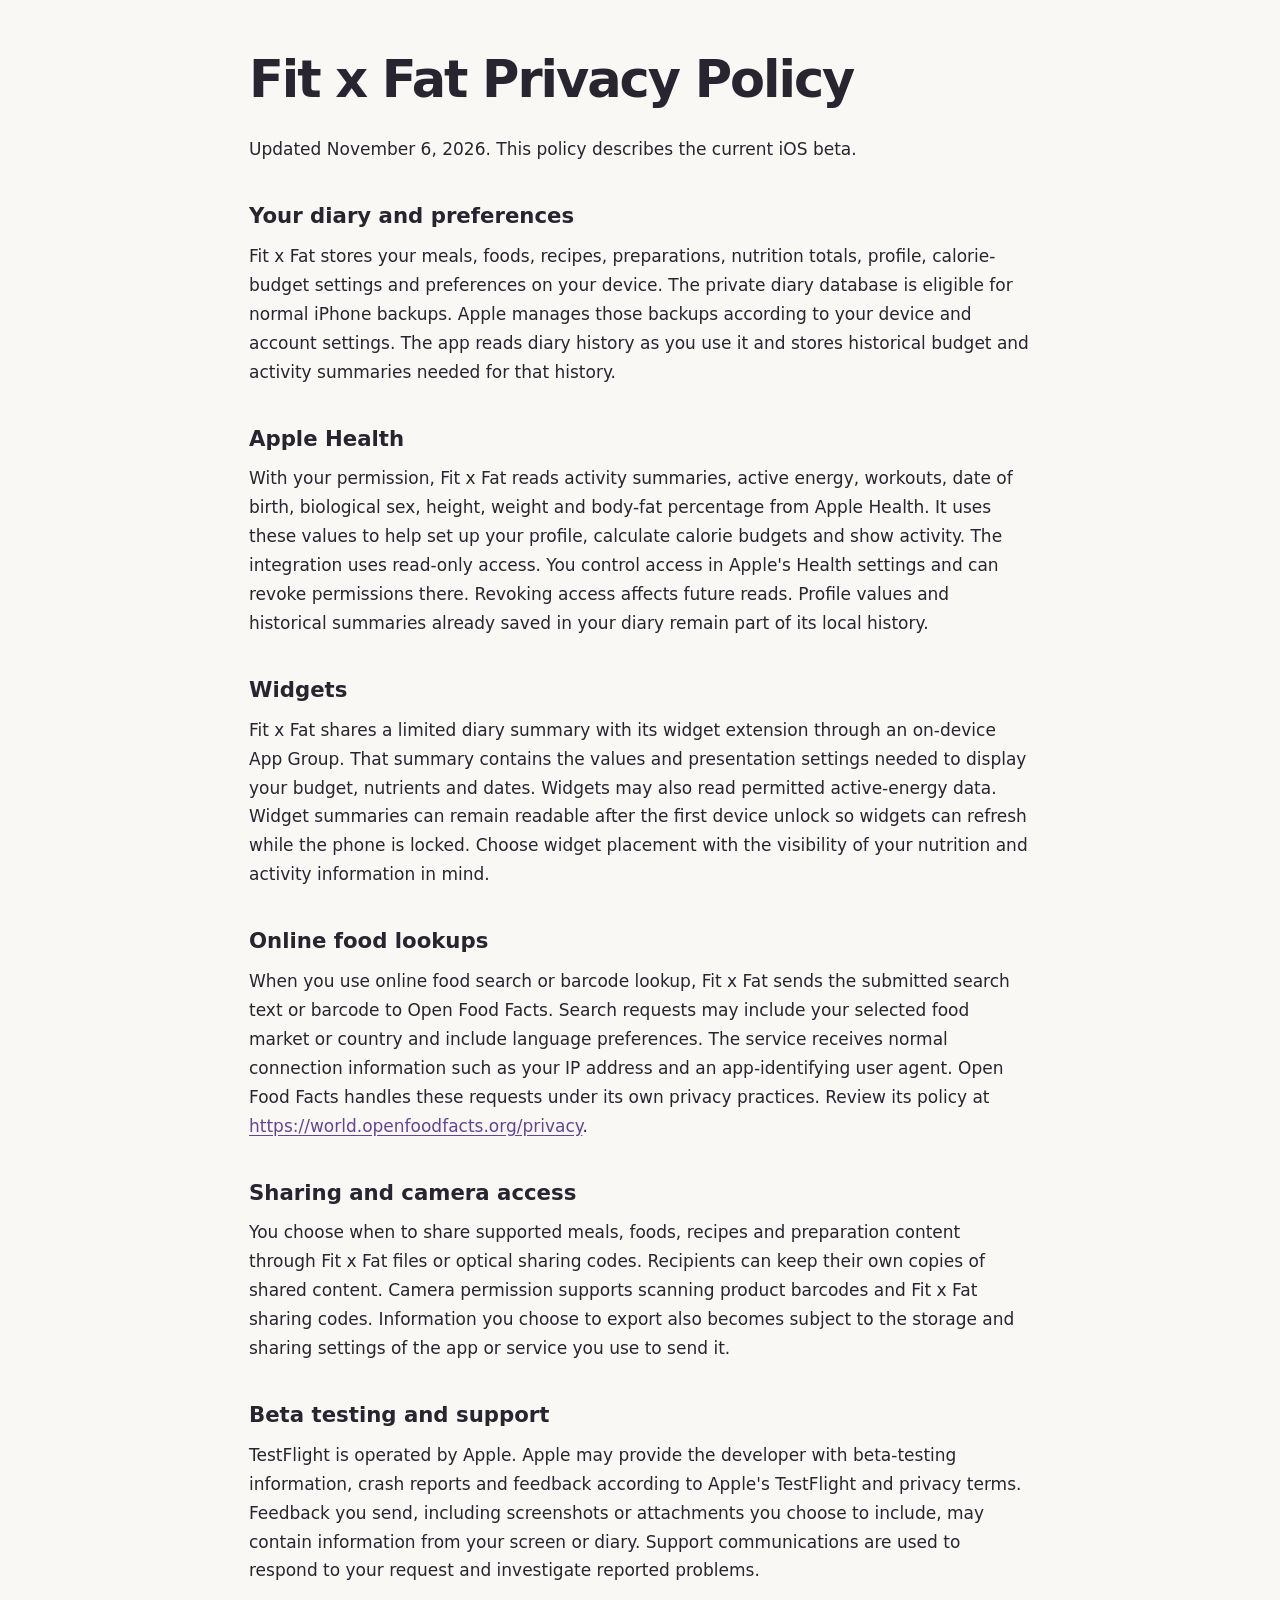
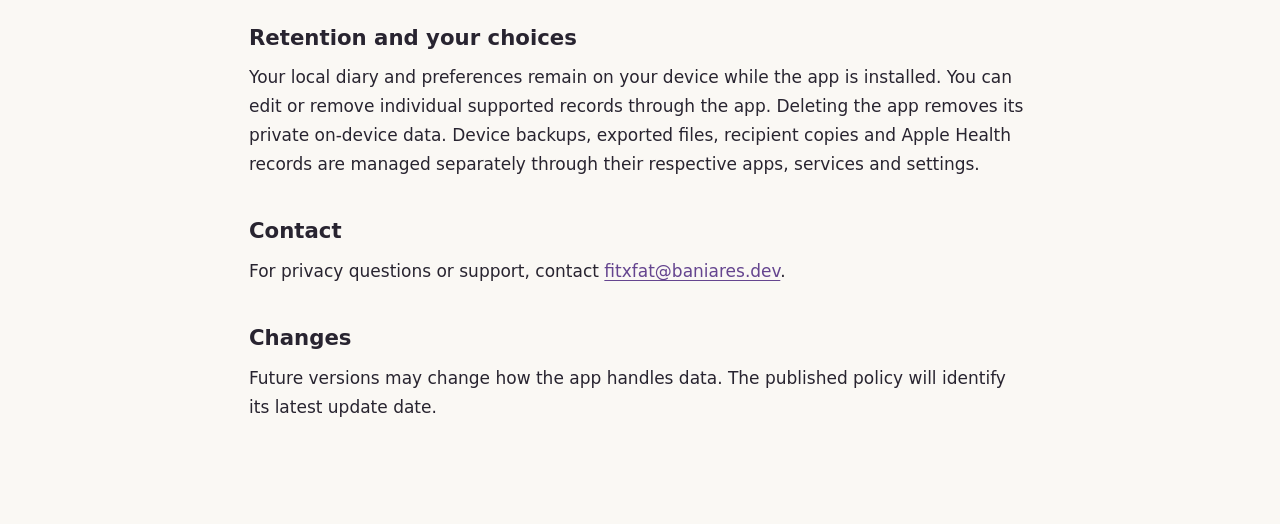
==== index.html @ ef544e5b "Publish Fit x Fat privacy policy" ====
<!doctype html>
<html lang="en">
<head>
<meta charset="utf-8">
<meta name="viewport" content="width=device-width, initial-scale=1">
<meta name="description" content="How the Fit x Fat iOS beta handles diary, Apple Health, widget, food lookup, and sharing data.">
<title>Fit x Fat Privacy Policy</title>
<style>
:root { color-scheme: light dark; font-family: system-ui, sans-serif; font-size: 17px; line-height: 1.7; color: #282430; background: #faf8f4; }
body { max-width: 46rem; margin: 0 auto; padding: 3rem 1.35rem 5rem; }
h1 { font-size: clamp(2rem, 7vw, 3rem); line-height: 1.15; letter-spacing: -.04em; margin: 0 0 1.5rem; }
h2 { font-size: 1.25rem; line-height: 1.35; margin: 2.25rem 0 .65rem; }
p { margin: 0 0 1rem; }
a { color: #65458f; overflow-wrap: anywhere; text-underline-offset: .16em; }
a:focus-visible { outline: 2px solid currentColor; outline-offset: 3px; }
@media (prefers-color-scheme: dark) { :root { color: #eee9f3; background: #211e27; } a { color: #c8a8ee; } }
</style>
</head>
<body>
<main><h1>Fit x Fat Privacy Policy</h1>
<p>Updated November 6, 2026. This policy describes the current iOS beta.</p>
<h2>Your diary and preferences</h2>
<p>Fit x Fat stores your meals, foods, recipes, preparations, nutrition totals, profile, calorie-budget settings and preferences on your device. The private diary database is eligible for normal iPhone backups. Apple manages those backups according to your device and account settings. The app reads diary history as you use it and stores historical budget and activity summaries needed for that history.</p>
<h2>Apple Health</h2>
<p>With your permission, Fit x Fat reads activity summaries, active energy, workouts, date of birth, biological sex, height, weight and body-fat percentage from Apple Health. It uses these values to help set up your profile, calculate calorie budgets and show activity. The integration uses read-only access. You control access in Apple&#x27;s Health settings and can revoke permissions there. Revoking access affects future reads. Profile values and historical summaries already saved in your diary remain part of its local history.</p>
<h2>Widgets</h2>
<p>Fit x Fat shares a limited diary summary with its widget extension through an on-device App Group. That summary contains the values and presentation settings needed to display your budget, nutrients and dates. Widgets may also read permitted active-energy data. Widget summaries can remain readable after the first device unlock so widgets can refresh while the phone is locked. Choose widget placement with the visibility of your nutrition and activity information in mind.</p>
<h2>Online food lookups</h2>
<p>When you use online food search or barcode lookup, Fit x Fat sends the submitted search text or barcode to Open Food Facts. Search requests may include your selected food market or country and include language preferences. The service receives normal connection information such as your IP address and an app-identifying user agent. Open Food Facts handles these requests under its own privacy practices. Review its policy at <a href="https://world.openfoodfacts.org/privacy">https://world.openfoodfacts.org/privacy</a>.</p>
<h2>Sharing and camera access</h2>
<p>You choose when to share supported meals, foods, recipes and preparation content through Fit x Fat files or optical sharing codes. Recipients can keep their own copies of shared content. Camera permission supports scanning product barcodes and Fit x Fat sharing codes. Information you choose to export also becomes subject to the storage and sharing settings of the app or service you use to send it.</p>
<h2>Beta testing and support</h2>
<p>TestFlight is operated by Apple. Apple may provide the developer with beta-testing information, crash reports and feedback according to Apple&#x27;s TestFlight and privacy terms. Feedback you send, including screenshots or attachments you choose to include, may contain information from your screen or diary. Support communications are used to respond to your request and investigate reported problems.</p>
<h2>Retention and your choices</h2>
<p>Your local diary and preferences remain on your device while the app is installed. You can edit or remove individual supported records through the app. Deleting the app removes its private on-device data. Device backups, exported files, recipient copies and Apple Health records are managed separately through their respective apps, services and settings.</p>
<h2>Contact</h2>
<p>For privacy questions or support, contact <a href="mailto:fitxfat@baniares.dev">fitxfat@baniares.dev</a>.</p>
<h2>Changes</h2>
<p>Future versions may change how the app handles data. The published policy will identify its latest update date.</p></main>
</body>
</html>
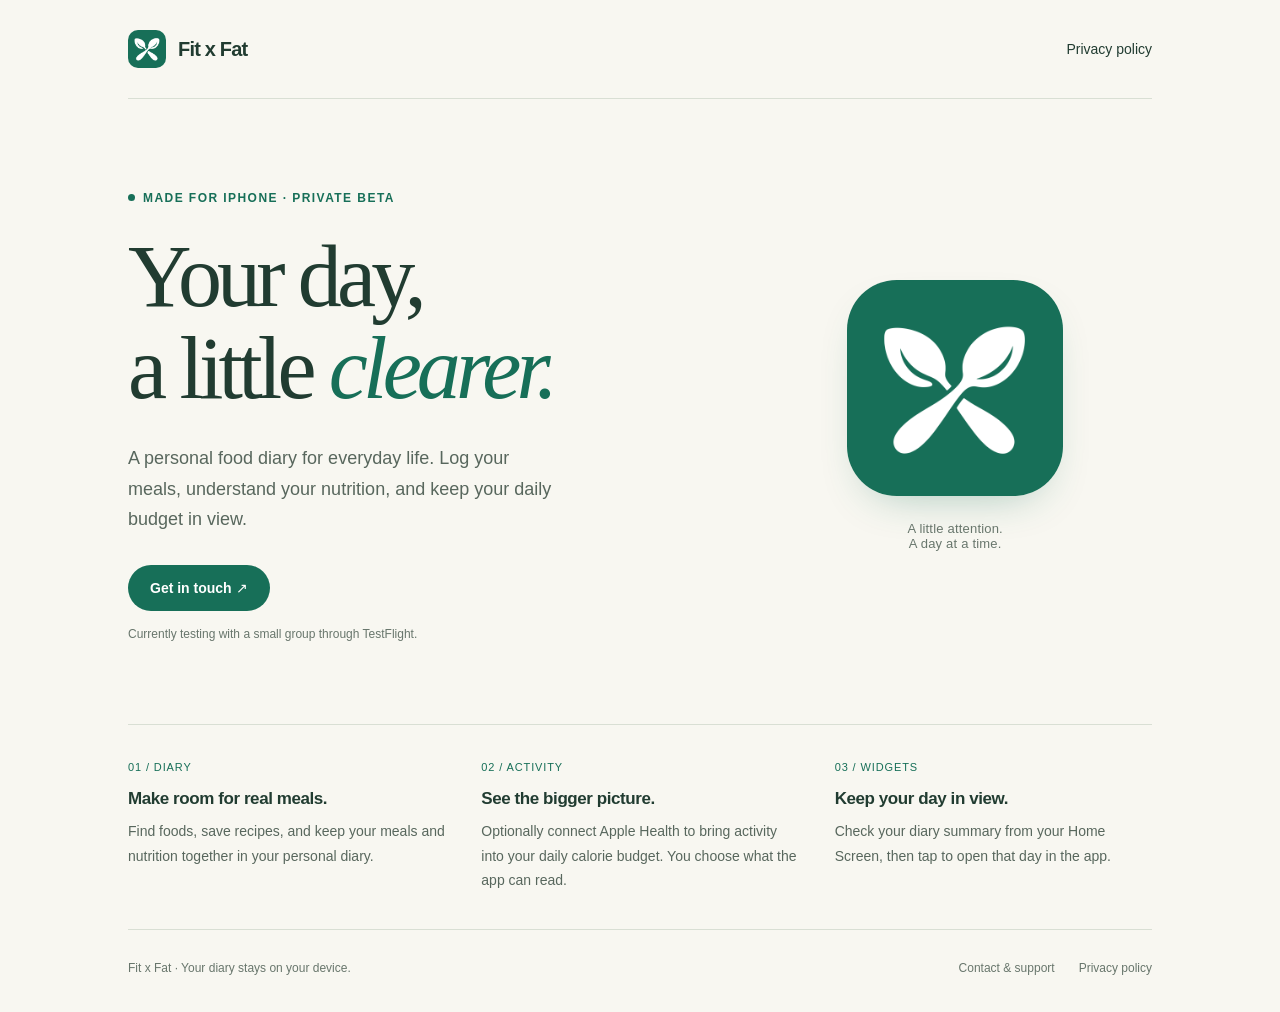
==== commit d8eea3af: "Add a simple Fit x Fat landing page" ====
--- a/index.html
+++ b/index.html
@@ -3,39 +3,89 @@
 <head>
 <meta charset="utf-8">
 <meta name="viewport" content="width=device-width, initial-scale=1">
-<meta name="description" content="How the Fit x Fat iOS beta handles diary, Apple Health, widget, food lookup, and sharing data.">
-<title>Fit x Fat Privacy Policy</title>
+<title>Fit x Fat — Your personal food diary</title>
+<meta name="description" content="A personal food diary for iPhone. Log meals, explore your nutrition, and keep your day in view with widgets and optional Apple Health activity.">
+<link rel="canonical" href="https://fitxfat.baniares.dev/">
+<link rel="icon" type="image/png" href="assets/app-icon.png">
+<meta name="theme-color" content="#176f58">
 <style>
-:root { color-scheme: light dark; font-family: system-ui, sans-serif; font-size: 17px; line-height: 1.7; color: #282430; background: #faf8f4; }
-body { max-width: 46rem; margin: 0 auto; padding: 3rem 1.35rem 5rem; }
-h1 { font-size: clamp(2rem, 7vw, 3rem); line-height: 1.15; letter-spacing: -.04em; margin: 0 0 1.5rem; }
-h2 { font-size: 1.25rem; line-height: 1.35; margin: 2.25rem 0 .65rem; }
-p { margin: 0 0 1rem; }
-a { color: #65458f; overflow-wrap: anywhere; text-underline-offset: .16em; }
-a:focus-visible { outline: 2px solid currentColor; outline-offset: 3px; }
-@media (prefers-color-scheme: dark) { :root { color: #eee9f3; background: #211e27; } a { color: #c8a8ee; } }
+:root { color-scheme: light; font-family: -apple-system, BlinkMacSystemFont, "Segoe UI", sans-serif; color: #213c31; background: #f8f7f1; font-synthesis: none; }
+* { box-sizing: border-box; }
+body { margin: 0; }
+a { color: inherit; text-underline-offset: .22em; }
+a:focus-visible { outline: 3px solid #176f58; outline-offset: 6px; border-radius: 3px; }
+.page { max-width: 1120px; padding: 0 48px; margin: auto; }
+header { display: flex; justify-content: space-between; align-items: center; gap: 24px; padding: 30px 0; border-bottom: 1px solid #d9dfd4; }
+.brand { display: flex; align-items: center; gap: 12px; font-size: 20px; font-weight: 650; letter-spacing: -.04em; }
+.brand img { width: 38px; height: 38px; border-radius: 10px; }
+nav a { font-size: 14px; text-decoration: none; padding: 12px 0; }
+nav a:hover, footer a:hover { text-decoration: underline; }
+.hero { display: grid; grid-template-columns: 1.5fr 1fr; gap: 40px; align-items: center; padding: 88px 0 80px; }
+.eyebrow { display: inline-flex; align-items: center; gap: 8px; color: #176f58; font-size: 12px; font-weight: 650; letter-spacing: .12em; text-transform: uppercase; margin: 0 0 26px; }
+.eyebrow::before { content: ""; width: 7px; height: 7px; background: #176f58; border-radius: 50%; }
+h1 { font-family: Georgia, "Times New Roman", serif; font-weight: 400; font-size: clamp(54px, 7.4vw, 88px); line-height: 1.05; letter-spacing: -.055em; margin: 0 0 28px; }
+h1 em { color: #176f58; font-weight: 400; }
+.intro { max-width: 430px; color: #58675d; font-size: 18px; line-height: 1.7; margin: 0 0 30px; }
+.contact { display: inline-block; background: #176f58; color: white; padding: 15px 22px; border-radius: 999px; font-size: 14px; font-weight: 600; text-decoration: none; }
+.contact:hover { background: #125c49; }
+.beta-note { font-size: 12px; color: #68766c; margin: 14px 0 0; line-height: 1.6; }
+.app { display: flex; flex-direction: column; align-items: center; text-align: center; padding: 48px 18px; }
+.app img { display: block; width: min(100%, 216px); height: auto; border-radius: 23%; box-shadow: 0 18px 46px -24px #176f5870; }
+.app p { font-size: 13px; color: #68766c; margin: 25px 0 0; letter-spacing: .015em; }
+.features { display: grid; grid-template-columns: repeat(3, 1fr); border-top: 1px solid #d9dfd4; border-bottom: 1px solid #d9dfd4; padding: 32px 0 36px; gap: 36px; }
+.number { font-size: 11px; color: #176f58; letter-spacing: .08em; }
+h2 { font-size: 17px; font-weight: 600; letter-spacing: -.025em; margin: 14px 0 10px; }
+.features p { font-size: 14px; line-height: 1.75; color: #58675d; margin: 0; }
+footer { display: flex; justify-content: space-between; flex-wrap: wrap; gap: 20px; padding: 28px 0 34px; font-size: 12px; line-height: 1.7; color: #68766c; }
+footer p { margin: 0; }
+footer div { display: flex; gap: 24px; flex-wrap: wrap; }
+footer a { text-decoration: none; }
+@media (max-width: 680px) {
+.page { padding: 0 24px; }
+header { padding: 22px 0; }
+.brand { font-size: 18px; }
+.hero { grid-template-columns: 1fr; gap: 36px; padding: 46px 0 48px; }
+h1 { font-size: clamp(50px, 12vw, 72px); }
+.intro { font-size: 17px; }
+.app { padding: 0; flex-direction: row; text-align: left; gap: 18px; }
+.app img { width: 76px; border-radius: 18px; box-shadow: none; }
+.app p { margin: 0; max-width: 130px; line-height: 1.6; }
+.features { grid-template-columns: 1fr; gap: 28px; padding: 30px 0; }
+h2 { margin-top: 8px; }
+footer { padding-top: 24px; }
+}
 </style>
 </head>
 <body>
-<main><h1>Fit x Fat Privacy Policy</h1>
-<p>Updated November 6, 2026. This policy describes the current iOS beta.</p>
-<h2>Your diary and preferences</h2>
-<p>Fit x Fat stores your meals, foods, recipes, preparations, nutrition totals, profile, calorie-budget settings and preferences on your device. The private diary database is eligible for normal iPhone backups. Apple manages those backups according to your device and account settings. The app reads diary history as you use it and stores historical budget and activity summaries needed for that history.</p>
-<h2>Apple Health</h2>
-<p>With your permission, Fit x Fat reads activity summaries, active energy, workouts, date of birth, biological sex, height, weight and body-fat percentage from Apple Health. It uses these values to help set up your profile, calculate calorie budgets and show activity. The integration uses read-only access. You control access in Apple&#x27;s Health settings and can revoke permissions there. Revoking access affects future reads. Profile values and historical summaries already saved in your diary remain part of its local history.</p>
-<h2>Widgets</h2>
-<p>Fit x Fat shares a limited diary summary with its widget extension through an on-device App Group. That summary contains the values and presentation settings needed to display your budget, nutrients and dates. Widgets may also read permitted active-energy data. Widget summaries can remain readable after the first device unlock so widgets can refresh while the phone is locked. Choose widget placement with the visibility of your nutrition and activity information in mind.</p>
-<h2>Online food lookups</h2>
-<p>When you use online food search or barcode lookup, Fit x Fat sends the submitted search text or barcode to Open Food Facts. Search requests may include your selected food market or country and include language preferences. The service receives normal connection information such as your IP address and an app-identifying user agent. Open Food Facts handles these requests under its own privacy practices. Review its policy at <a href="https://world.openfoodfacts.org/privacy">https://world.openfoodfacts.org/privacy</a>.</p>
-<h2>Sharing and camera access</h2>
-<p>You choose when to share supported meals, foods, recipes and preparation content through Fit x Fat files or optical sharing codes. Recipients can keep their own copies of shared content. Camera permission supports scanning product barcodes and Fit x Fat sharing codes. Information you choose to export also becomes subject to the storage and sharing settings of the app or service you use to send it.</p>
-<h2>Beta testing and support</h2>
-<p>TestFlight is operated by Apple. Apple may provide the developer with beta-testing information, crash reports and feedback according to Apple&#x27;s TestFlight and privacy terms. Feedback you send, including screenshots or attachments you choose to include, may contain information from your screen or diary. Support communications are used to respond to your request and investigate reported problems.</p>
-<h2>Retention and your choices</h2>
-<p>Your local diary and preferences remain on your device while the app is installed. You can edit or remove individual supported records through the app. Deleting the app removes its private on-device data. Device backups, exported files, recipient copies and Apple Health records are managed separately through their respective apps, services and settings.</p>
-<h2>Contact</h2>
-<p>For privacy questions or support, contact <a href="mailto:fitxfat@baniares.dev">fitxfat@baniares.dev</a>.</p>
-<h2>Changes</h2>
-<p>Future versions may change how the app handles data. The published policy will identify its latest update date.</p></main>
+<div class="page">
+<header>
+<div class="brand"><img src="assets/app-icon.png" width="38" height="38" alt="">Fit x Fat</div>
+<nav aria-label="Main navigation"><a href="privacy/">Privacy policy</a></nav>
+</header>
+<main>
+<section class="hero" aria-labelledby="title">
+<div>
+<p class="eyebrow">Made for iPhone · Private beta</p>
+<h1 id="title">Your day,<br>a little <em>clearer.</em></h1>
+<p class="intro">A personal food diary for everyday life. Log your meals, understand your nutrition, and keep your daily budget in view.</p>
+<a class="contact" href="mailto:fitxfat@baniares.dev">Get in touch <span aria-hidden="true">↗</span></a>
+<p class="beta-note">Currently testing with a small group through TestFlight.</p>
+</div>
+<div class="app">
+<img src="assets/app-icon.png" width="216" height="216" alt="Fit x Fat app icon: two white leaves on botanical green">
+<p>A little attention.<br>A day at a time.</p>
+</div>
+</section>
+<section class="features" aria-label="What you can do with Fit x Fat">
+<article><span class="number" aria-hidden="true">01 / DIARY</span><h2>Make room for real meals.</h2><p>Find foods, save recipes, and keep your meals and nutrition together in your personal diary.</p></article>
+<article><span class="number" aria-hidden="true">02 / ACTIVITY</span><h2>See the bigger picture.</h2><p>Optionally connect Apple Health to bring activity into your daily calorie budget. You choose what the app can read.</p></article>
+<article><span class="number" aria-hidden="true">03 / WIDGETS</span><h2>Keep your day in view.</h2><p>Check your diary summary from your Home Screen, then tap to open that day in the app.</p></article>
+</section>
+</main>
+<footer>
+<p>Fit x Fat · Your diary stays on your device.</p>
+<div><a href="mailto:fitxfat@baniares.dev">Contact &amp; support</a><a href="privacy/">Privacy policy</a></div>
+</footer>
+</div>
 </body>
 </html>
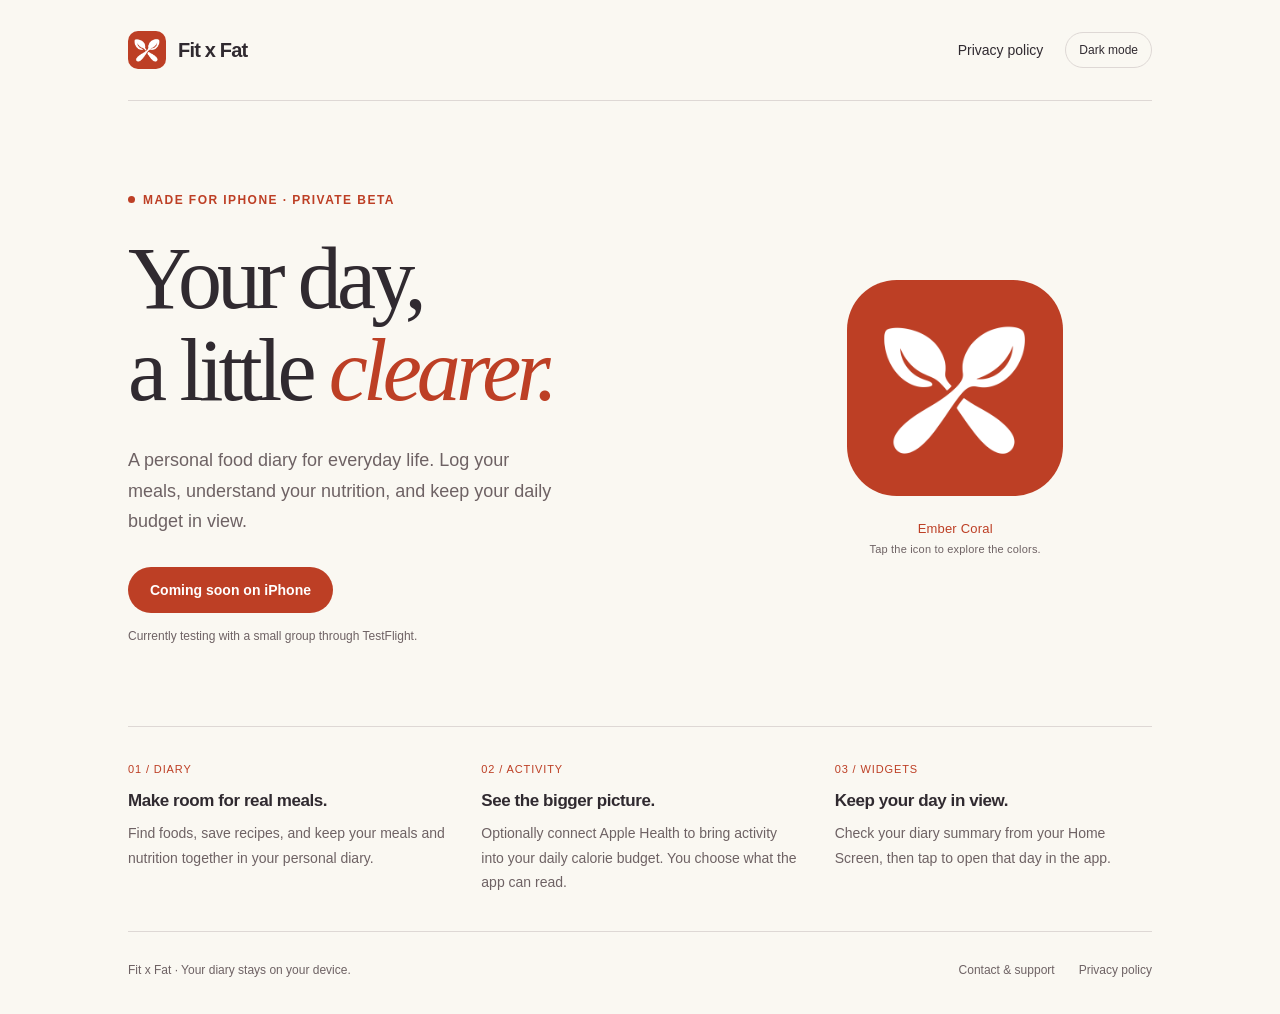
==== commit 46aa4842: "Share app themes and appearance across the website" ====
--- a/index.html
+++ b/index.html
@@ -1,66 +1,22 @@
 <!doctype html>
-<html lang="en">
+<html lang="en" data-page="landing">
 <head>
 <meta charset="utf-8">
 <meta name="viewport" content="width=device-width, initial-scale=1">
 <title>Fit x Fat — Your personal food diary</title>
 <meta name="description" content="A personal food diary for iPhone. Log meals, explore your nutrition, and keep your day in view with widgets and optional Apple Health activity.">
 <link rel="canonical" href="https://fitxfat.baniares.dev/">
-<link rel="icon" type="image/png" href="assets/app-icon.png">
+<link rel="icon" type="image/png" href="/assets/icons/botanicalGreen-light.png" id="site-icon">
 <meta name="theme-color" content="#176f58">
-<style>
-:root { color-scheme: light; font-family: -apple-system, BlinkMacSystemFont, "Segoe UI", sans-serif; color: #213c31; background: #f8f7f1; font-synthesis: none; }
-* { box-sizing: border-box; }
-body { margin: 0; }
-a { color: inherit; text-underline-offset: .22em; }
-a:focus-visible { outline: 3px solid #176f58; outline-offset: 6px; border-radius: 3px; }
-.page { max-width: 1120px; padding: 0 48px; margin: auto; }
-header { display: flex; justify-content: space-between; align-items: center; gap: 24px; padding: 30px 0; border-bottom: 1px solid #d9dfd4; }
-.brand { display: flex; align-items: center; gap: 12px; font-size: 20px; font-weight: 650; letter-spacing: -.04em; }
-.brand img { width: 38px; height: 38px; border-radius: 10px; }
-nav a { font-size: 14px; text-decoration: none; padding: 12px 0; }
-nav a:hover, footer a:hover { text-decoration: underline; }
-.hero { display: grid; grid-template-columns: 1.5fr 1fr; gap: 40px; align-items: center; padding: 88px 0 80px; }
-.eyebrow { display: inline-flex; align-items: center; gap: 8px; color: #176f58; font-size: 12px; font-weight: 650; letter-spacing: .12em; text-transform: uppercase; margin: 0 0 26px; }
-.eyebrow::before { content: ""; width: 7px; height: 7px; background: #176f58; border-radius: 50%; }
-h1 { font-family: Georgia, "Times New Roman", serif; font-weight: 400; font-size: clamp(54px, 7.4vw, 88px); line-height: 1.05; letter-spacing: -.055em; margin: 0 0 28px; }
-h1 em { color: #176f58; font-weight: 400; }
-.intro { max-width: 430px; color: #58675d; font-size: 18px; line-height: 1.7; margin: 0 0 30px; }
-.contact { display: inline-block; background: #176f58; color: white; padding: 15px 22px; border-radius: 999px; font-size: 14px; font-weight: 600; text-decoration: none; }
-.contact:hover { background: #125c49; }
-.beta-note { font-size: 12px; color: #68766c; margin: 14px 0 0; line-height: 1.6; }
-.app { display: flex; flex-direction: column; align-items: center; text-align: center; padding: 48px 18px; }
-.app img { display: block; width: min(100%, 216px); height: auto; border-radius: 23%; box-shadow: 0 18px 46px -24px #176f5870; }
-.app p { font-size: 13px; color: #68766c; margin: 25px 0 0; letter-spacing: .015em; }
-.features { display: grid; grid-template-columns: repeat(3, 1fr); border-top: 1px solid #d9dfd4; border-bottom: 1px solid #d9dfd4; padding: 32px 0 36px; gap: 36px; }
-.number { font-size: 11px; color: #176f58; letter-spacing: .08em; }
-h2 { font-size: 17px; font-weight: 600; letter-spacing: -.025em; margin: 14px 0 10px; }
-.features p { font-size: 14px; line-height: 1.75; color: #58675d; margin: 0; }
-footer { display: flex; justify-content: space-between; flex-wrap: wrap; gap: 20px; padding: 28px 0 34px; font-size: 12px; line-height: 1.7; color: #68766c; }
-footer p { margin: 0; }
-footer div { display: flex; gap: 24px; flex-wrap: wrap; }
-footer a { text-decoration: none; }
-@media (max-width: 680px) {
-.page { padding: 0 24px; }
-header { padding: 22px 0; }
-.brand { font-size: 18px; }
-.hero { grid-template-columns: 1fr; gap: 36px; padding: 46px 0 48px; }
-h1 { font-size: clamp(50px, 12vw, 72px); }
-.intro { font-size: 17px; }
-.app { padding: 0; flex-direction: row; text-align: left; gap: 18px; }
-.app img { width: 76px; border-radius: 18px; box-shadow: none; }
-.app p { margin: 0; max-width: 130px; line-height: 1.6; }
-.features { grid-template-columns: 1fr; gap: 28px; padding: 30px 0; }
-h2 { margin-top: 8px; }
-footer { padding-top: 24px; }
-}
-</style>
+<link rel="stylesheet" href="/assets/site.css">
+<script src="/assets/theme-data.js"></script>
+<script src="/assets/theme.js"></script>
 </head>
 <body>
 <div class="page">
 <header>
-<div class="brand"><img src="assets/app-icon.png" width="38" height="38" alt="">Fit x Fat</div>
-<nav aria-label="Main navigation"><a href="privacy/">Privacy policy</a></nav>
+<div class="brand"><button type="button" class="icon-button" data-cycle-theme aria-label="Change color theme" title="Try another color theme"><img data-app-icon src="/assets/icons/botanicalGreen-light.png" width="38" height="38" alt=""></button><a class="brand-name" href="/">Fit x Fat</a></div>
+<nav aria-label="Main navigation"><a href="/privacy/">Privacy policy</a><button type="button" class="mode-toggle" data-toggle-mode hidden>Appearance</button></nav>
 </header>
 <main>
 <section class="hero" aria-labelledby="title">
@@ -68,12 +24,12 @@
 <p class="eyebrow">Made for iPhone · Private beta</p>
 <h1 id="title">Your day,<br>a little <em>clearer.</em></h1>
 <p class="intro">A personal food diary for everyday life. Log your meals, understand your nutrition, and keep your daily budget in view.</p>
-<a class="contact" href="mailto:fitxfat@baniares.dev">Get in touch <span aria-hidden="true">↗</span></a>
+<span class="coming-soon">Coming soon on iPhone</span>
 <p class="beta-note">Currently testing with a small group through TestFlight.</p>
 </div>
 <div class="app">
-<img src="assets/app-icon.png" width="216" height="216" alt="Fit x Fat app icon: two white leaves on botanical green">
-<p>A little attention.<br>A day at a time.</p>
+<button type="button" class="icon-button" data-cycle-theme aria-label="Change color theme" title="Try another color theme"><img data-app-icon src="/assets/icons/botanicalGreen-light.png" width="216" height="216" alt="Fit x Fat app icon"></button>
+<p><span class="theme-label" data-theme-name aria-live="polite">Botanical Green</span><span class="theme-hint">Tap the icon to explore the colors.</span></p>
 </div>
 </section>
 <section class="features" aria-label="What you can do with Fit x Fat">
@@ -82,10 +38,7 @@
 <article><span class="number" aria-hidden="true">03 / WIDGETS</span><h2>Keep your day in view.</h2><p>Check your diary summary from your Home Screen, then tap to open that day in the app.</p></article>
 </section>
 </main>
-<footer>
-<p>Fit x Fat · Your diary stays on your device.</p>
-<div><a href="mailto:fitxfat@baniares.dev">Contact &amp; support</a><a href="privacy/">Privacy policy</a></div>
-</footer>
+<footer><p>Fit x Fat · Your diary stays on your device.</p><div><a href="mailto:fitxfat@baniares.dev">Contact &amp; support</a><a href="/privacy/">Privacy policy</a></div></footer>
 </div>
 </body>
 </html>
--- a/assets/site.css
+++ b/assets/site.css
@@ -0,0 +1,66 @@
+:root { color-scheme: light; --accent: #176f58; --cta: #176f58; --cta-text: #ffffff; --theme-surface: #dff1e8; --canvas: #faf8f2; --text: #302a30; --muted: #6e6264; --line: #ded8d5; font-family: -apple-system, BlinkMacSystemFont, "Segoe UI", sans-serif; color: var(--text); background: var(--canvas); font-synthesis: none; }
+* { box-sizing: border-box; }
+body { margin: 0; }
+a { color: inherit; text-underline-offset: .22em; }
+a:focus-visible { outline: 3px solid var(--accent); outline-offset: 6px; border-radius: 3px; }
+.page { max-width: 1120px; padding: 0 48px; margin: auto; }
+header { display: flex; justify-content: space-between; align-items: center; gap: 24px; padding: 30px 0; border-bottom: 1px solid var(--line); }
+.brand { display: flex; align-items: center; gap: 12px; font-size: 20px; font-weight: 650; letter-spacing: -.04em; }
+.brand img { width: 38px; height: 38px; border-radius: 10px; }
+nav a { font-size: 14px; text-decoration: none; padding: 12px 0; }
+nav a:hover, footer a:hover { text-decoration: underline; }
+.hero { display: grid; grid-template-columns: 1.5fr 1fr; gap: 40px; align-items: center; padding: 88px 0 80px; }
+.eyebrow { display: inline-flex; align-items: center; gap: 8px; color: var(--accent); font-size: 12px; font-weight: 650; letter-spacing: .12em; text-transform: uppercase; margin: 0 0 26px; }
+.eyebrow::before { content: ""; width: 7px; height: 7px; background: var(--accent); border-radius: 50%; }
+h1 { font-family: Georgia, "Times New Roman", serif; font-weight: 400; font-size: clamp(54px, 7.4vw, 88px); line-height: 1.05; letter-spacing: -.055em; margin: 0 0 28px; }
+h1 em { color: var(--accent); font-weight: 400; }
+.intro { max-width: 430px; color: var(--muted); font-size: 18px; line-height: 1.7; margin: 0 0 30px; }
+.coming-soon { display: inline-block; background: var(--cta); color: var(--cta-text); padding: 15px 22px; border-radius: 999px; font-size: 14px; font-weight: 600; text-decoration: none; }
+
+.beta-note { font-size: 12px; color: var(--muted); margin: 14px 0 0; line-height: 1.6; }
+.app { display: flex; flex-direction: column; align-items: center; text-align: center; padding: 48px 18px; }
+.app img { display: block; width: min(100%, 216px); height: auto; border-radius: 23%; box-shadow: 0 18px 46px -24px var(--accent)70; }
+.app p { font-size: 13px; color: var(--muted); margin: 25px 0 0; letter-spacing: .015em; }
+.features { display: grid; grid-template-columns: repeat(3, 1fr); border-top: 1px solid var(--line); border-bottom: 1px solid var(--line); padding: 32px 0 36px; gap: 36px; }
+.number { font-size: 11px; color: var(--accent); letter-spacing: .08em; }
+h2 { font-size: 17px; font-weight: 600; letter-spacing: -.025em; margin: 14px 0 10px; }
+.features p { font-size: 14px; line-height: 1.75; color: var(--muted); margin: 0; }
+footer { display: flex; justify-content: space-between; flex-wrap: wrap; gap: 20px; padding: 28px 0 34px; font-size: 12px; line-height: 1.7; color: var(--muted); }
+footer p { margin: 0; }
+footer div { display: flex; gap: 24px; flex-wrap: wrap; }
+footer a { text-decoration: none; }
+@media (max-width: 680px) {
+.page { padding: 0 24px; }
+header { padding: 22px 0; }
+.brand { font-size: 18px; }
+.hero { grid-template-columns: 1fr; gap: 36px; padding: 46px 0 48px; }
+h1 { font-size: clamp(50px, 12vw, 72px); }
+.intro { font-size: 17px; }
+.app { padding: 0; flex-direction: row; text-align: left; gap: 18px; }
+.app img { width: 76px; border-radius: 18px; box-shadow: none; }
+.app p { margin: 0; max-width: 130px; line-height: 1.6; }
+.features { grid-template-columns: 1fr; gap: 28px; padding: 30px 0; }
+h2 { margin-top: 8px; }
+footer { padding-top: 24px; }
+}
+
+:root[data-appearance="dark"] { color-scheme: dark; --canvas: #211f20; --text: #f8f1e9; --muted: #c4b8b5; --line: #484044; }
+@media (prefers-color-scheme: dark) { :root:not([data-appearance]) { color-scheme: dark; --canvas: #211f20; --text: #f8f1e9; --muted: #c4b8b5; --line: #484044; } }
+.icon-button { display: inline-flex; align-items: center; justify-content: center; padding: 0; border: 0; background: none; color: inherit; cursor: pointer; flex-shrink: 0; border-radius: 24%; }
+.icon-button img { display: block; }
+.icon-button:focus-visible, .mode-toggle:focus-visible { outline: 3px solid var(--accent); outline-offset: 6px; }
+.icon-button:hover { opacity: .88; }
+nav { display: flex; align-items: center; gap: 22px; }
+.mode-toggle { font: inherit; font-size: 12px; padding: 10px 13px; border: 1px solid var(--line); color: var(--text); background: var(--canvas); border-radius: 999px; cursor: pointer; white-space: nowrap; }
+.mode-toggle:hover { background: var(--theme-surface); }
+.theme-hint { display: block; font-size: 11px; margin-top: 7px; color: var(--muted); }
+.theme-label { color: var(--accent); }
+.brand-name { color: var(--text); text-decoration: none; }
+.policy { max-width: 760px; padding: 64px 0 32px; margin: 0 auto; }
+.policy h1 { font-size: clamp(40px, 7vw, 64px); line-height: 1.12; }
+.policy h2 { font-size: 21px; margin: 36px 0 12px; }
+.policy p { font-size: 16px; line-height: 1.8; color: var(--muted); margin: 0 0 18px; }
+.policy a { color: var(--accent); overflow-wrap: anywhere; }
+.policy .eyebrow { font-size: 12px; color: var(--accent); line-height: 1.5; }
+.policy + footer { border-top: 1px solid var(--line); }
+@media (max-width: 480px) { nav { gap: 12px; } nav a { font-size: 12px; } header { gap: 12px; } .brand { gap: 9px; font-size: 16px; } .brand img { width: 32px; height: 32px; } .mode-toggle { font-size: 11px; padding: 9px 10px; } .policy { padding-top: 40px; } }
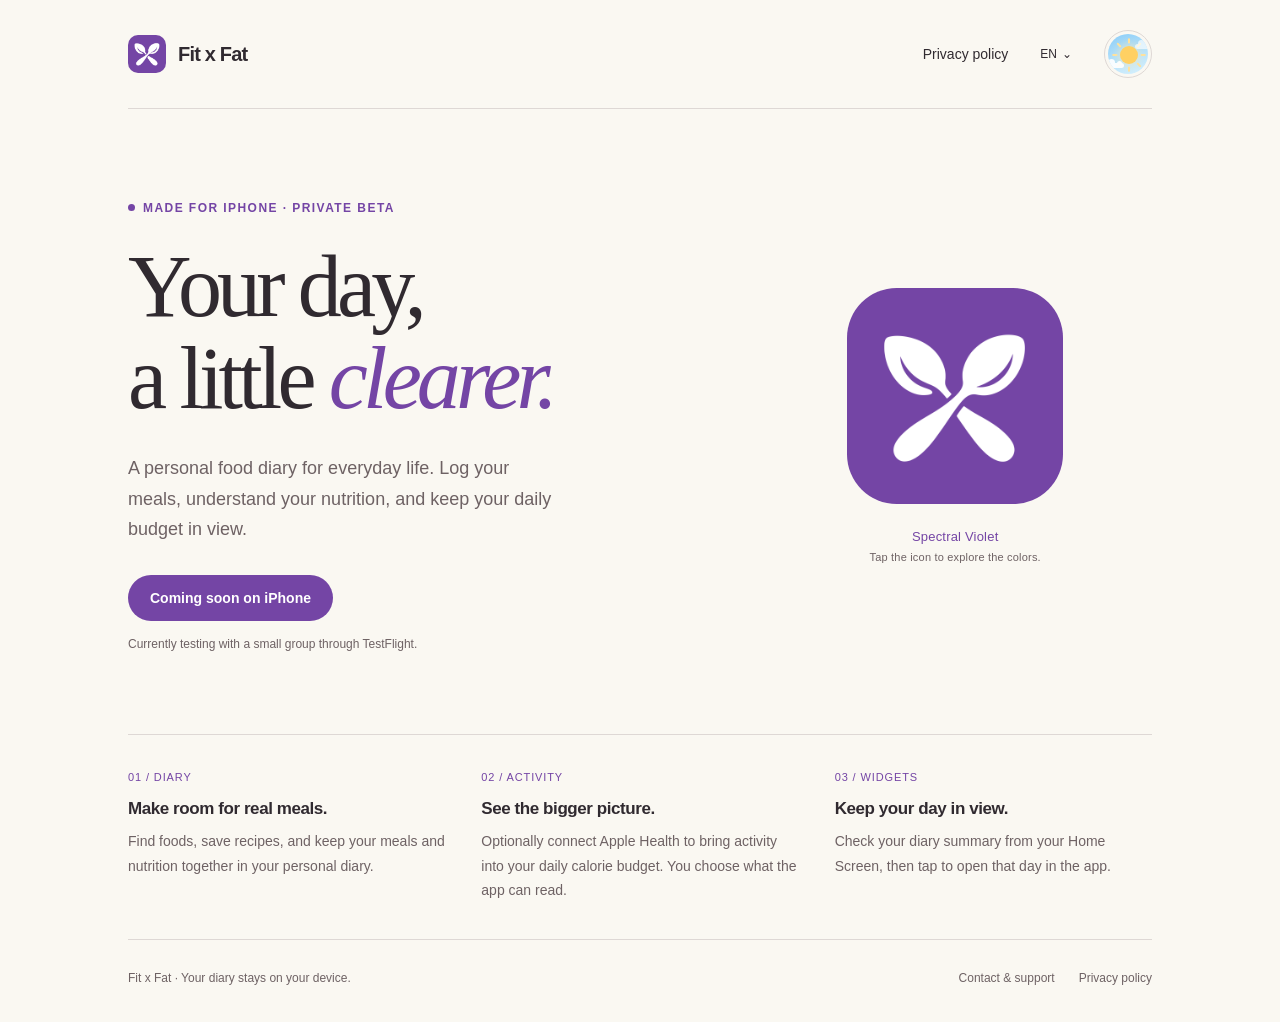
==== commit ccd9886e: "Add Spanish pages and animated theme controls" ====
--- a/index.html
+++ b/index.html
@@ -6,17 +6,23 @@
 <title>Fit x Fat — Your personal food diary</title>
 <meta name="description" content="A personal food diary for iPhone. Log meals, explore your nutrition, and keep your day in view with widgets and optional Apple Health activity.">
 <link rel="canonical" href="https://fitxfat.baniares.dev/">
+<link rel="alternate" hreflang="en" href="https://fitxfat.baniares.dev/">
+<link rel="alternate" hreflang="es-MX" href="https://fitxfat.baniares.dev/es/">
+<link rel="alternate" hreflang="x-default" href="https://fitxfat.baniares.dev/">
 <link rel="icon" type="image/png" href="/assets/icons/botanicalGreen-light.png" id="site-icon">
 <meta name="theme-color" content="#176f58">
 <link rel="stylesheet" href="/assets/site.css">
+<script src="/assets/language.js"></script>
 <script src="/assets/theme-data.js"></script>
 <script src="/assets/theme.js"></script>
 </head>
 <body>
 <div class="page">
 <header>
-<div class="brand"><button type="button" class="icon-button" data-cycle-theme aria-label="Change color theme" title="Try another color theme"><img data-app-icon src="/assets/icons/botanicalGreen-light.png" width="38" height="38" alt=""></button><a class="brand-name" href="/">Fit x Fat</a></div>
-<nav aria-label="Main navigation"><a href="/privacy/">Privacy policy</a><button type="button" class="mode-toggle" data-toggle-mode hidden>Appearance</button></nav>
+<div class="brand"><button type="button" class="icon-button" data-cycle-theme aria-label="Change color theme" title="Try another color theme"><img data-app-icon src="/assets/icons/botanicalGreen-light.png" width="38" height="38" alt=""></button><a class="brand-name" href="/?lang=en">Fit x Fat</a></div>
+<nav aria-label="Main navigation"><a href="/privacy/?lang=en">Privacy policy</a>
+<details class="language-menu"><summary aria-label="Choose language">EN <span aria-hidden="true">⌄</span></summary><div><a data-language-link="en" href="/?lang=en" lang="en" aria-current="page">English</a><a data-language-link="es-MX" href="/es/" lang="es-MX">Español (México)</a></div></details>
+<button type="button" class="mode-toggle sky-toggle" role="switch" aria-label="Dark mode" aria-checked="false" data-toggle-mode hidden><span class="sky" aria-hidden="true"><span class="day-sky"></span><span class="night-sky"></span><span class="stars"><i></i><i></i><i></i><i></i><i></i></span><svg class="sun-rays" viewBox="0 0 40 40" fill="none"><path d="M20 5v3m0 24v3M5 20h3m24 0h3M9.4 9.4l2.2 2.2m16.8 16.8 2.2 2.2M9.4 30.6l2.2-2.2m16.8-16.8 2.2-2.2" stroke="currentColor" stroke-width="2" stroke-linecap="round"/></svg><span class="orb"></span><span class="moon-cutout"></span><span class="cloud cloud-one"></span><span class="cloud cloud-two"></span></span></button></nav>
 </header>
 <main>
 <section class="hero" aria-labelledby="title">
@@ -38,7 +44,7 @@
 <article><span class="number" aria-hidden="true">03 / WIDGETS</span><h2>Keep your day in view.</h2><p>Check your diary summary from your Home Screen, then tap to open that day in the app.</p></article>
 </section>
 </main>
-<footer><p>Fit x Fat · Your diary stays on your device.</p><div><a href="mailto:fitxfat@baniares.dev">Contact &amp; support</a><a href="/privacy/">Privacy policy</a></div></footer>
+<footer><p>Fit x Fat · Your diary stays on your device.</p><div><a href="mailto:fitxfat@baniares.dev">Contact &amp; support</a><a href="/privacy/?lang=en">Privacy policy</a></div></footer>
 </div>
 </body>
 </html>
--- a/assets/site.css
+++ b/assets/site.css
@@ -64,3 +64,54 @@
 .policy .eyebrow { font-size: 12px; color: var(--accent); line-height: 1.5; }
 .policy + footer { border-top: 1px solid var(--line); }
 @media (max-width: 480px) { nav { gap: 12px; } nav a { font-size: 12px; } header { gap: 12px; } .brand { gap: 9px; font-size: 16px; } .brand img { width: 32px; height: 32px; } .mode-toggle { font-size: 11px; padding: 9px 10px; } .policy { padding-top: 40px; } }
+
+/* A quiet, self-contained day/night scene. Motion happens only when appearance changes. */
+.sky-toggle { width: 48px; height: 48px; padding: 0; display: inline-grid; place-items: center; border-radius: 50%; position: relative; overflow: hidden; flex-shrink: 0; background: var(--canvas); }
+.sky-toggle[hidden] { display: none; }
+.sky-toggle:hover { background: var(--theme-surface); }
+.sky { position: absolute; inset: 3px; border-radius: 50%; overflow: hidden; isolation: isolate; }
+.day-sky, .night-sky { position: absolute; inset: 0; }
+.day-sky { background: linear-gradient(160deg, #8acdf8, #d8f2ff); }
+.night-sky { background: #14223c; opacity: 0; transition: opacity .55s ease; }
+.orb { position: absolute; width: 18px; height: 18px; border-radius: 50%; left: 12px; top: 12px; background: #ffd063; box-shadow: 0 0 12px #ffeab5; transition: background .5s ease, box-shadow .5s ease, transform .6s cubic-bezier(.22,.8,.25,1); }
+.sun-rays { position: absolute; width: 42px; height: 42px; left: 0; top: 0; color: #ffe19a; transition: transform .6s ease, opacity .3s ease; }
+.moon-cutout { position: absolute; width: 18px; height: 18px; left: 12px; top: 12px; background: #14223c; border-radius: 50%; transform: translate(18px,-16px) scale(.2); opacity: 0; transition: transform .6s cubic-bezier(.22,.8,.25,1), opacity .35s ease; }
+.cloud { position: absolute; height: 5px; border-radius: 8px; background: #fff; opacity: .9; transition: transform .6s ease, opacity .4s ease; }
+.cloud::before, .cloud::after { content: ''; position: absolute; background: #fff; border-radius: 50%; }
+.cloud::before { width: 7px; height: 7px; left: 3px; top: -4px; }
+.cloud::after { width: 5px; height: 5px; right: 2px; top: -2px; }
+.cloud-one { width: 19px; left: -3px; top: 29px; }
+.cloud-two { width: 16px; right: -3px; top: 10px; opacity: .65; }
+.stars { position: absolute; inset: 0; opacity: 0; transform: rotate(-18deg) scale(.8); transition: opacity .4s ease, transform .65s ease; }
+.stars i { position: absolute; width: 2px; height: 2px; border-radius: 50%; background: #ecf2ff; box-shadow: 0 0 3px #c2d7ff80; }
+.stars i:nth-child(1) { left: 10px; top: 10px; }
+.stars i:nth-child(2) { left: 29px; top: 8px; width: 1.5px; height: 1.5px; }
+.stars i:nth-child(3) { left: 33px; top: 26px; }
+.stars i:nth-child(4) { left: 8px; top: 30px; width: 1.5px; height: 1.5px; }
+.stars i:nth-child(5) { left: 25px; top: 34px; width: 1px; height: 1px; }
+:root[data-appearance="dark"] .night-sky { opacity: 1; }
+:root[data-appearance="dark"] .orb { background: #edf0de; box-shadow: 0 0 7px #b1c8e333; transform: translate(-2px,1px) scale(1.03); }
+:root[data-appearance="dark"] .moon-cutout { opacity: 1; transform: translate(4px,-4px) scale(1.05); }
+:root[data-appearance="dark"] .sun-rays { opacity: 0; transform: rotate(95deg) scale(.45); }
+:root[data-appearance="dark"] .cloud { opacity: 0; transform: translate(12px,18px); }
+:root[data-appearance="dark"] .stars { opacity: 1; transform: rotate(0deg) scale(1); transition-delay: .12s; }
+@media (prefers-reduced-motion: reduce) { .sky *, .sky *::before, .sky *::after { transition: none !important; } }
+.language-menu { position: relative; font-size: 12px; }
+.language-menu summary { cursor: pointer; list-style: none; padding: 12px 10px; border-radius: 8px; white-space: nowrap; }
+.language-menu summary::-webkit-details-marker { display: none; }
+.language-menu summary:focus-visible { outline: 3px solid var(--accent); outline-offset: 3px; }
+.language-menu > div { position: absolute; z-index: 10; right: 0; top: calc(100% + 5px); min-width: 176px; padding: 7px; border: 1px solid var(--line); border-radius: 12px; background: var(--canvas); box-shadow: 0 10px 28px #00000015; }
+.language-menu > div a { display: block; padding: 10px 12px; font-size: 13px; text-decoration: none; border-radius: 7px; white-space: nowrap; }
+.language-menu > div a:hover, .language-menu > div a[aria-current="page"] { background: var(--theme-surface); color: var(--accent); }
+@media (max-width: 480px) { header { flex-wrap: wrap; } header nav { flex-basis: 100%; justify-content: space-between; } .sky-toggle { width: 48px; height: 48px; padding: 0; } }
+.language-menu summary, .language-menu > div a { min-height: 44px; display: flex; align-items: center; gap: 5px; }
+nav > a { min-height: 44px; display: inline-flex; align-items: center; }
+/* Keep theme changes soft without moving the layout or interrupting reading. */
+:root, h1 em, .eyebrow, .eyebrow::before, .number, .theme-label, .coming-soon, .policy a, header, footer, .features, .language-menu > div, .language-menu > div a, .mode-toggle {
+  transition-property: color, background-color, border-color, box-shadow;
+  transition-duration: 280ms;
+  transition-timing-function: cubic-bezier(.22,.61,.36,1);
+}
+@media (prefers-reduced-motion: reduce) {
+  :root, h1 em, .eyebrow, .eyebrow::before, .number, .theme-label, .coming-soon, .policy a, header, footer, .features, .language-menu > div, .language-menu > div a, .mode-toggle { transition: none; }
+}
